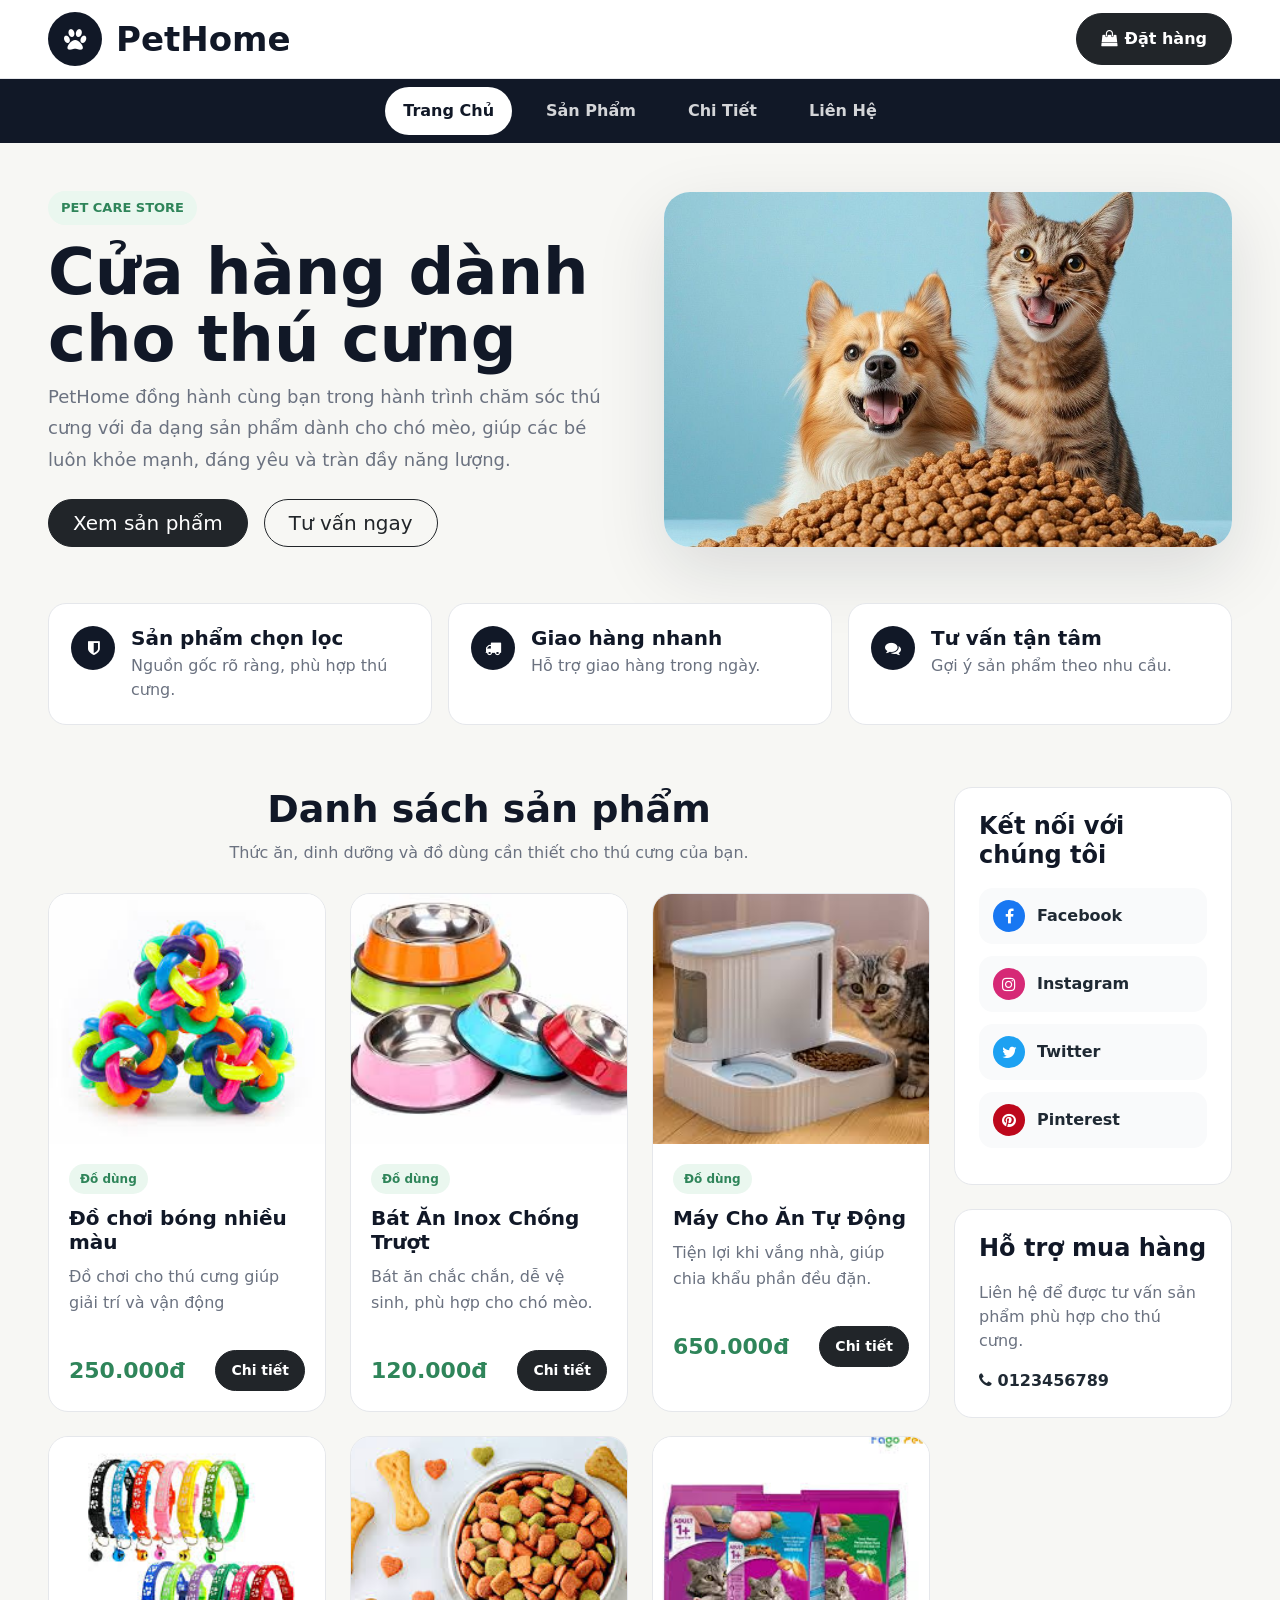
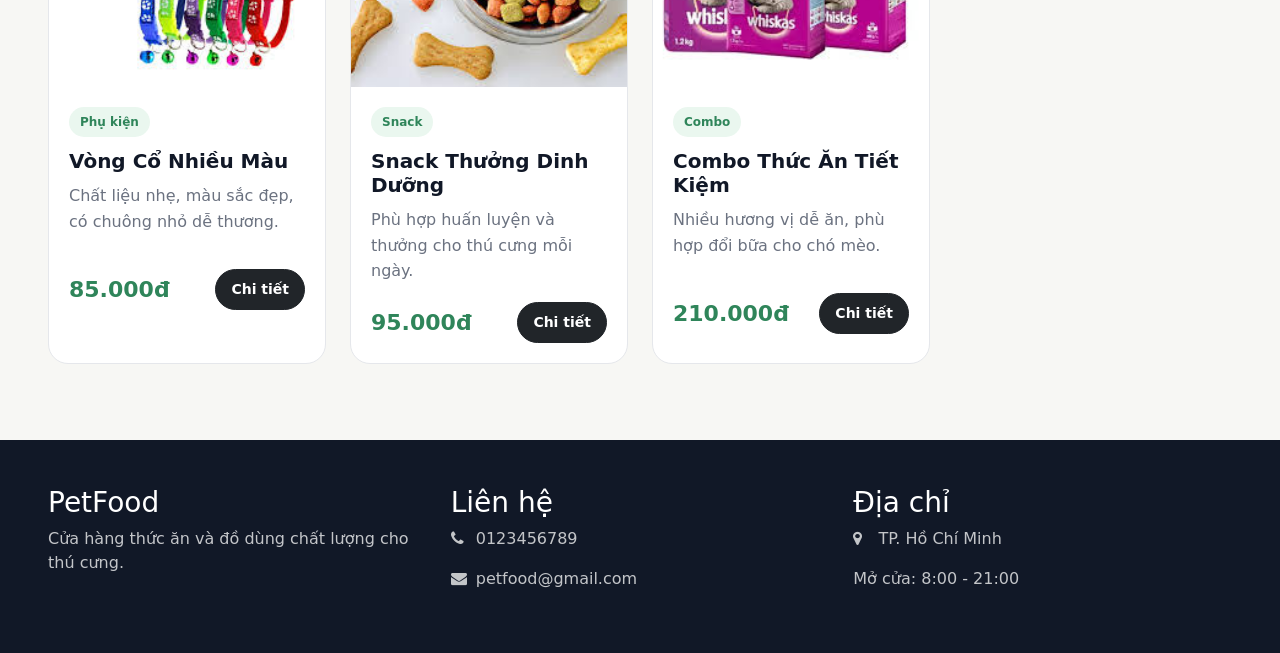
==== index.html @ cce41ac0 "update" ====
<!DOCTYPE html>
<html lang="vi">
<head>
    <meta charset="UTF-8">
    <meta name="viewport" content="width=device-width, initial-scale=1.0">
    <title>PetFood</title>
    <link href="https://cdn.jsdelivr.net/npm/bootstrap@5.3.3/dist/css/bootstrap.min.css" rel="stylesheet">
    <link rel="stylesheet" href="https://cdnjs.cloudflare.com/ajax/libs/font-awesome/4.7.0/css/font-awesome.min.css">
    <link rel="stylesheet" href="css/style.css">
</head>
<body>
    <header class="site-header">
        <div class="container-fluid px-4 px-lg-5">
            <div class="header-row">
                <a href="index.html" class="brand">
                    <span class="brand-icon"><i class="fa fa-paw"></i></span>
                    <span><strong>PetHome</strong></span>
                </a>

                

                <a href="#products" class="btn btn-dark rounded-pill px-4 fw-semibold">
                    <i class="fa fa-shopping-bag me-2"></i>Đặt hàng
                </a>
            </div>
        </div>
    </header>

    <nav class="navbar navbar-expand-lg main-navbar">
        <div class="container-fluid px-4 px-lg-5">
            <button class="navbar-toggler" type="button" data-bs-toggle="collapse" data-bs-target="#mainMenu" aria-controls="mainMenu" aria-expanded="false" aria-label="Mở menu">
                <span class="navbar-toggler-icon"></span>
            </button>

            <div class="collapse navbar-collapse justify-content-center" id="mainMenu">
                <ul class="navbar-nav gap-lg-3">
                    <li class="nav-item"><a class="nav-link active" href="index.html">Trang Chủ</a></li>
                    <li class="nav-item"><a class="nav-link" href="#products">Sản Phẩm</a></li>
                    <li class="nav-item"><a class="nav-link" href="product-detail.html?id=1">Chi Tiết</a></li>
                    <li class="nav-item"><a class="nav-link" href="#contact">Liên Hệ</a></li>
                </ul>
            </div>
        </div>
    </nav>

    <main>
        <section class="hero-banner">
            <div class="container-fluid px-4 px-lg-5">
                <div class="row align-items-center g-5">
                    <div class="col-lg-6">
                        <span class="section-label">Pet care store</span>
                        <h1>Cửa hàng dành cho thú cưng</h1>
                        <p>PetHome đồng hành cùng bạn trong hành trình chăm sóc thú cưng với đa dạng sản phẩm dành cho chó mèo, giúp các bé luôn khỏe mạnh, đáng yêu và tràn đầy năng lượng.</p>
                        <div class="d-flex flex-wrap gap-3 mt-4">
                            <a href="#products" class="btn btn-dark btn-lg rounded-pill px-4">Xem sản phẩm</a>
                            <a href="#contact" class="btn btn-outline-dark btn-lg rounded-pill px-4">Tư vấn ngay</a>
                        </div>
                    </div>

                    <div class="col-lg-6">
                        <div class="hero-image">
                            <img src="images/8.jpg" alt="Thức ăn và đồ dùng thú cưng">
                        </div>
                    </div>
                </div>
            </div>
        </section>

        <section class="service-section">
            <div class="container-fluid px-4 px-lg-5">
                <div class="row g-3">
                    <div class="col-md-4">
                        <div class="service-item">
                            <i class="fa fa-shield"></i>
                            <div>
                                <h5>Sản phẩm chọn lọc</h5>
                                <p>Nguồn gốc rõ ràng, phù hợp thú cưng.</p>
                            </div>
                        </div>
                    </div>
                    <div class="col-md-4">
                        <div class="service-item">
                            <i class="fa fa-truck"></i>
                            <div>
                                <h5>Giao hàng nhanh</h5>
                                <p>Hỗ trợ giao hàng trong ngày.</p>
                            </div>
                        </div>
                    </div>
                    <div class="col-md-4">
                        <div class="service-item">
                            <i class="fa fa-comments"></i>
                            <div>
                                <h5>Tư vấn tận tâm</h5>
                                <p>Gợi ý sản phẩm theo nhu cầu.</p>
                            </div>
                        </div>
                    </div>
                </div>
            </div>
        </section>

        <section class="product-section" id="products">
            <div class="container-fluid px-4 px-lg-5">
                <div class="row g-4 align-items-start">
                    <div class="col-xl-9">
                        <div class="section-heading">
                            
                            <h2>Danh sách sản phẩm</h2>
                            <p>Thức ăn, dinh dưỡng và đồ dùng cần thiết cho thú cưng của bạn.</p>
                        </div>

                        <div class="row g-4">
                            <div class="col-md-6 col-lg-4">
                                <article class="product-card">
                                    <a href="product-detail.html?id=1"><img src="images/1.JPG" alt="Hạt dinh dưỡng vị gà"></a>
                                    <div class="product-body">
                                        <span>Đồ dùng</span>
                                        <h5><a href="product-detail.html?id=1">Đồ chơi bóng nhiều màu</a></h5>
                                        <p>Đồ chơi cho thú cưng giúp giải trí và vận động</p>
                                        <div class="product-bottom">
                                            <strong>250.000đ</strong>
                                            <div class="product-actions">
                                                <a href="product-detail.html?id=1" class="btn btn-dark btn-sm rounded-pill">Chi tiết</a>
                                                    
                                            </div>
                                        </div>
                                    </div>
                                </article>
                            </div>

                            <div class="col-md-6 col-lg-4">
                                <article class="product-card">
                                    <a href="product-detail.html?id=2"><img src="images/2.JPG" alt="Bát ăn thú cưng"></a>
                                    <div class="product-body">
                                        <span>Đồ dùng</span>
                                        <h5><a href="product-detail.html?id=2">Bát Ăn Inox Chống Trượt</a></h5>
                                        <p>Bát ăn chắc chắn, dễ vệ sinh, phù hợp cho chó mèo.</p>
                                        <div class="product-bottom">
                                            <strong>120.000đ</strong>
                                            <div class="product-actions">
                                                <a href="product-detail.html?id=1" class="btn btn-dark btn-sm rounded-pill">Chi tiết</a>
                                            </div>
                                        </div>
                                    </div>
                                </article>
                            </div>

                            <div class="col-md-6 col-lg-4">
                                <article class="product-card">
                                    <a href="product-detail.html?id=3"><img src="images/3.JPG" alt="Máy cho ăn tự động"></a>
                                    <div class="product-body">
                                        <span>Đồ dùng</span>
                                        <h5><a href="product-detail.html?id=3">Máy Cho Ăn Tự Động</a></h5>
                                        <p>Tiện lợi khi vắng nhà, giúp chia khẩu phần đều đặn.</p>
                                        <div class="product-bottom">
                                            <strong>650.000đ</strong>
                                            <div class="product-actions">
                                                <a href="product-detail.html?id=1" class="btn btn-dark btn-sm rounded-pill">Chi tiết</a>
                                            </div>
                                        </div>
                                    </div>
                                </article>
                            </div>

                            <div class="col-md-6 col-lg-4">
                                <article class="product-card">
                                    <a href="product-detail.html?id=4"><img src="images/4.JPG" alt="Vòng cổ thú cưng"></a>
                                    <div class="product-body">
                                        <span>Phụ kiện</span>
                                        <h5><a href="product-detail.html?id=4">Vòng Cổ Nhiều Màu</a></h5>
                                        <p>Chất liệu nhẹ, màu sắc đẹp, có chuông nhỏ dễ thương.</p>
                                        <div class="product-bottom">
                                            <strong>85.000đ</strong>
                                            <div class="product-actions">
                                                <a href="product-detail.html?id=1" class="btn btn-dark btn-sm rounded-pill">Chi tiết</a>
                                            </div>
                                        </div>
                                    </div>
                                </article>
                            </div>

                            <div class="col-md-6 col-lg-4">
                                <article class="product-card">
                                    <a href="product-detail.html?id=5"><img src="images/5.jpg" alt="Snack thưởng"></a>
                                    <div class="product-body">
                                        <span>Snack</span>
                                        <h5><a href="product-detail.html?id=5">Snack Thưởng Dinh Dưỡng</a></h5>
                                        <p>Phù hợp huấn luyện và thưởng cho thú cưng mỗi ngày.</p>
                                        <div class="product-bottom">
                                            <strong>95.000đ</strong>
                                            <div class="product-actions">
                                                <a href="product-detail.html?id=1" class="btn btn-dark btn-sm rounded-pill">Chi tiết</a>
                                            </div>
                                        </div>
                                    </div>
                                </article>
                            </div>

                            <div class="col-md-6 col-lg-4">
                                <article class="product-card">
                                    <a href="product-detail.html?id=6"><img src="images/6.jpg" alt="Combo thức ăn"></a>
                                    <div class="product-body">
                                        <span>Combo</span>
                                        <h5><a href="product-detail.html?id=6">Combo Thức Ăn Tiết Kiệm</a></h5>
                                        <p>Nhiều hương vị dễ ăn, phù hợp đổi bữa cho chó mèo.</p>
                                        <div class="product-bottom">
                                            <strong>210.000đ</strong>
                                            <div class="product-actions">
                                                <a href="product-detail.html?id=1" class="btn btn-dark btn-sm rounded-pill">Chi tiết</a>
                                            </div>
                                        </div>
                                    </div>
                                </article>
                            </div>
                        </div>
                    </div>

                    <aside class="col-xl-3">
                        <div class="right-sidebar">
                            <h3>Kết nối với chúng tôi</h3>
                            <a href="#"><i class="fa fa-facebook"></i> Facebook</a>
                            <a href="#"><i class="fa fa-instagram"></i> Instagram</a>
                            <a href="#"><i class="fa fa-twitter"></i> Twitter</a>
                            <a href="#"><i class="fa fa-pinterest"></i> Pinterest</a>
                        </div>

                        <div class="support-box mt-4">
                            <h4>Hỗ trợ mua hàng</h4>
                            <p>Liên hệ để được tư vấn sản phẩm phù hợp cho thú cưng.</p>
                            <strong><i class="fa fa-phone"></i> 0123456789</strong>
                        </div>
                    </aside>
                </div>
            </div>
        </section>
    </main>

    <footer class="site-footer" id="contact">
        <div class="container-fluid px-4 px-lg-5">
            <div class="row g-4">
                <div class="col-md-4">
                    <h3>PetFood</h3>
                    <p>Cửa hàng thức ăn và đồ dùng chất lượng cho thú cưng.</p>
                </div>
                <div class="col-md-4">
                    <h3>Liên hệ</h3>
                    <p><i class="fa fa-phone"></i> 0123456789</p>
                    <p><i class="fa fa-envelope"></i> petfood@gmail.com</p>
                </div>
                <div class="col-md-4">
                    <h3>Địa chỉ</h3>
                    <p><i class="fa fa-map-marker"></i> TP. Hồ Chí Minh</p>
                    <p>Mở cửa: 8:00 - 21:00</p>
                </div>
            </div>
        </div>
    </footer>

    <script src="https://cdn.jsdelivr.net/npm/bootstrap@5.3.3/dist/js/bootstrap.bundle.min.js"></script>
</body>
</html>
---- css/style.css ----
:root {
    --bg: #f7f7f4;
    --surface: #ffffff;
    --text: #1f2933;
    --muted: #6b7280;
    --dark: #111827;
    --line: #e5e7eb;
    --accent: #2f855a;
}

html {
    scroll-behavior: smooth;
}

body {
    color: var(--text);
    background: var(--bg);
}

a {
    color: inherit;
    text-decoration: none;
}

.site-header {
    background: var(--surface);
    border-bottom: 1px solid var(--line);
}

.site-header .container-fluid {
    min-height: 78px;
}

.header-row {
    display: grid;
    grid-template-columns: auto 1fr auto;
    align-items: center;
    gap: 24px;
    width: 100%;
    min-height: 78px;
}

.brand {
    justify-self: start;
    display: inline-flex;
    align-items: center;
    gap: 14px;
    color: var(--dark);
    font-size: 34px;
    font-weight: 700;
}

.brand:hover {
    color: var(--dark);
}

.brand-icon {
    display: grid;
    width: 54px;
    height: 54px;
    place-items: center;
    border-radius: 50%;
    color: #fff;
    background: var(--dark);
    font-size: 24px;
}

.header-contact {
    justify-self: center;
    color: var(--muted);
    font-size: 16px;
}

.header-contact i {
    color: var(--accent);
    margin-right: 6px;
}

.site-header .btn {
    grid-column: 3;
    justify-self: end;
    padding: 13px 26px;
    font-size: 16px;
}

.main-navbar {
    background: var(--dark);
}

.main-navbar .navbar-toggler {
    border-color: rgba(255, 255, 255, 0.25);
}

.main-navbar .navbar-toggler-icon {
    filter: invert(1);
}

.main-navbar .nav-link {
    padding: 12px 18px !important;
    border-radius: 999px;
    color: rgba(255, 255, 255, 0.82);
    font-weight: 600;
}

.main-navbar .nav-link:hover,
.main-navbar .nav-link.active {
    color: var(--dark);
    background: #fff;
}

.hero-banner {
    padding: 48px 0 34px;
}

.hero-banner h1 {
    max-width: 740px;
    color: var(--dark);
    font-size: clamp(42px, 5vw, 68px);
    font-weight: 800;
    line-height: 1.05;
}

.hero-banner p {
    max-width: 660px;
    color: var(--muted);
    font-size: 18px;
    line-height: 1.75;
}

.section-label,
.product-tag {
    display: inline-block;
    margin-bottom: 14px;
    padding: 7px 13px;
    border-radius: 999px;
    color: var(--accent);
    background: #eaf7ef;
    font-size: 13px;
    font-weight: 700;
    text-transform: uppercase;
}

.hero-image {
    overflow: hidden;
    border-radius: 26px;
    background: var(--surface);
    box-shadow: 0 24px 70px rgba(17, 24, 39, 0.12);
    max-width: 820px;
    margin-left: auto;
    aspect-ratio: 16 / 10;
}

.hero-image img {
    width: 100%;
    height: 100%;
    object-fit: cover;
    object-position: center;
    transform: none;
}

.service-section {
    padding: 22px 0 52px;
}

.service-item {
    display: flex;
    gap: 16px;
    height: 100%;
    padding: 22px;
    border: 1px solid var(--line);
    border-radius: 18px;
    background: var(--surface);
}

.service-item i {
    display: grid;
    flex: 0 0 44px;
    width: 44px;
    height: 44px;
    place-items: center;
    border-radius: 50%;
    color: #fff;
    background: var(--dark);
}

.service-item h5 {
    margin-bottom: 4px;
    color: var(--dark);
    font-weight: 700;
}

.service-item p {
    margin: 0;
    color: var(--muted);
}

.product-section {
    padding: 10px 0 76px;
}

.section-heading {
    margin-bottom: 28px;
    text-align: center;
}

.section-heading h2 {
    color: var(--dark);
    font-size: 38px;
    font-weight: 800;
}

.section-heading p {
    color: var(--muted);
}

.product-card {
    overflow: hidden;
    height: 100%;
    border: 1px solid var(--line);
    border-radius: 20px;
    background: var(--surface);
    transition: 0.22s;
}

.product-card:hover {
    transform: translateY(-6px);
    box-shadow: 0 18px 45px rgba(17, 24, 39, 0.1);
}

.product-card img {
    width: 100%;
    height: 250px;
    object-fit: cover;
}

.product-body {
    padding: 20px;
}

.product-body span {
    display: inline-block;
    margin-bottom: 12px;
    padding: 6px 11px;
    border-radius: 999px;
    color: var(--accent);
    background: #eaf7ef;
    font-size: 12px;
    font-weight: 700;
}

.product-body h5 {
    margin-bottom: 10px;
    color: var(--dark);
    font-weight: 800;
}

.product-body h5 a:hover {
    color: var(--accent);
}

.product-body p {
    min-height: 68px;
    color: var(--muted);
    line-height: 1.6;
}

.product-bottom {
    display: flex;
    align-items: center;
    justify-content: space-between;
    gap: 14px;
    margin-top: 18px;
}

.product-actions {
    display: flex;
    flex-wrap: wrap;
    justify-content: flex-end;
    gap: 8px;
}

.product-actions .btn {
    padding: 9px 15px;
    font-size: 14px;
    font-weight: 700;
}

.product-bottom strong,
.detail-price {
    color: var(--accent);
    font-size: 22px;
}

.right-sidebar,
.support-box {
    padding: 24px;
    border: 1px solid var(--line);
    border-radius: 18px;
    background: var(--surface);
}

.right-sidebar h3,
.support-box h4 {
    margin-bottom: 18px;
    color: var(--dark);
    font-size: 24px;
    font-weight: 800;
}

.right-sidebar a {
    display: flex;
    align-items: center;
    gap: 12px;
    margin-bottom: 12px;
    padding: 12px 14px;
    border-radius: 14px;
    color: var(--text);
    background: #f9fafb;
    font-weight: 700;
    transition: 0.2s;
}

.right-sidebar a:hover {
    color: var(--accent);
    background: #eef7f1;
}

.right-sidebar i {
    display: grid;
    width: 32px;
    height: 32px;
    place-items: center;
    border-radius: 50%;
    color: #fff;
}

.right-sidebar .fa-facebook {
    background: #1877f2;
}

.right-sidebar .fa-instagram {
    background: #d62976;
}

.right-sidebar .fa-twitter {
    background: #1da1f2;
}

.right-sidebar .fa-pinterest {
    background: #bd081c;
}

.support-box p {
    color: var(--muted);
}

.site-footer {
    padding: 46px 0;
    color: #fff;
    background: var(--dark);
}

.site-footer p {
    color: rgba(255, 255, 255, 0.75);
}

.site-footer i {
    width: 20px;
}

.detail-wrapper {
    padding: 56px 0 72px;
}

.back-link-wrap {
    max-width: 1280px;
    margin: 0 auto 22px;
}

.back-link {
    display: inline-flex;
    align-items: center;
    gap: 10px;
    padding: 12px 18px 12px 12px;
    border: 1px solid var(--line);
    border-radius: 999px;
    color: var(--dark);
    background: var(--surface);
    font-weight: 700;
    box-shadow: 0 10px 28px rgba(17, 24, 39, 0.08);
    transition: 0.2s;
}

.back-link span {
    display: grid;
    width: 32px;
    height: 32px;
    place-items: center;
    border-radius: 50%;
    color: #fff;
    background: var(--dark);
    transition: 0.2s;
}

.back-link:hover {
    color: #fff;
    background: var(--dark);
    transform: translateX(-3px);
    box-shadow: 0 14px 34px rgba(17, 24, 39, 0.14);
}

.back-link:hover span {
    color: var(--dark);
    background: #fff;
}

.product-detail-card {
    max-width: 1280px;
    margin: 0 auto;
    padding: 42px;
    border: 1px solid var(--line);
    border-radius: 24px;
    background: var(--surface);
}

.detail-main-img {
    width: 100%;
    height: 470px;
    object-fit: cover;
    border-radius: 18px;
    background: #f4f4f4;
}

.product-detail-card h1 {
    margin: 12px 0;
    color: var(--dark);
    font-size: clamp(34px, 4vw, 54px);
    font-weight: 800;
}

.rating {
    margin-bottom: 18px;
    color: #f5a623;
}

.rating span {
    margin-left: 8px;
    color: var(--muted);
    font-weight: 700;
}

.detail-desc {
    color: var(--muted);
    font-size: 17px;
    line-height: 1.75;
}

.quantity-row {
    display: flex;
    align-items: center;
    gap: 14px;
    margin: 22px 0;
}

.quantity-row label {
    font-weight: 700;
}

.quantity-row input {
    width: 90px;
}

.detail-benefits {
    display: grid;
    gap: 10px;
    padding: 0;
    margin: 0;
    color: var(--muted);
    list-style: none;
}

.detail-benefits i {
    margin-right: 8px;
    color: var(--accent);
}

.detail-description {
    max-width: 1280px;
    margin: 24px auto 0;
    padding: 28px;
    border-radius: 18px;
    background: #eef7f1;
}

.detail-description h2 {
    color: var(--dark);
    font-weight: 800;
}

.detail-description p {
    color: var(--muted);
    line-height: 1.7;
}

@media (max-width: 992px) {
    .hero-banner {
        padding-top: 42px;
    }

    .detail-main-img {
        height: 320px;
    }

    .product-detail-card {
        padding: 24px;
    }
}

@media (max-width: 576px) {
    .site-header .container-fluid,
    .header-row {
        min-height: 68px;
    }

    .header-row {
        grid-template-columns: 1fr auto;
    }

    .site-header .btn {
        grid-column: auto;
    }

    .brand {
        font-size: 23px;
    }

    .brand-icon {
        width: 36px;
        height: 36px;
    }

    .hero-image {
        aspect-ratio: 1 / 1;
    }
}
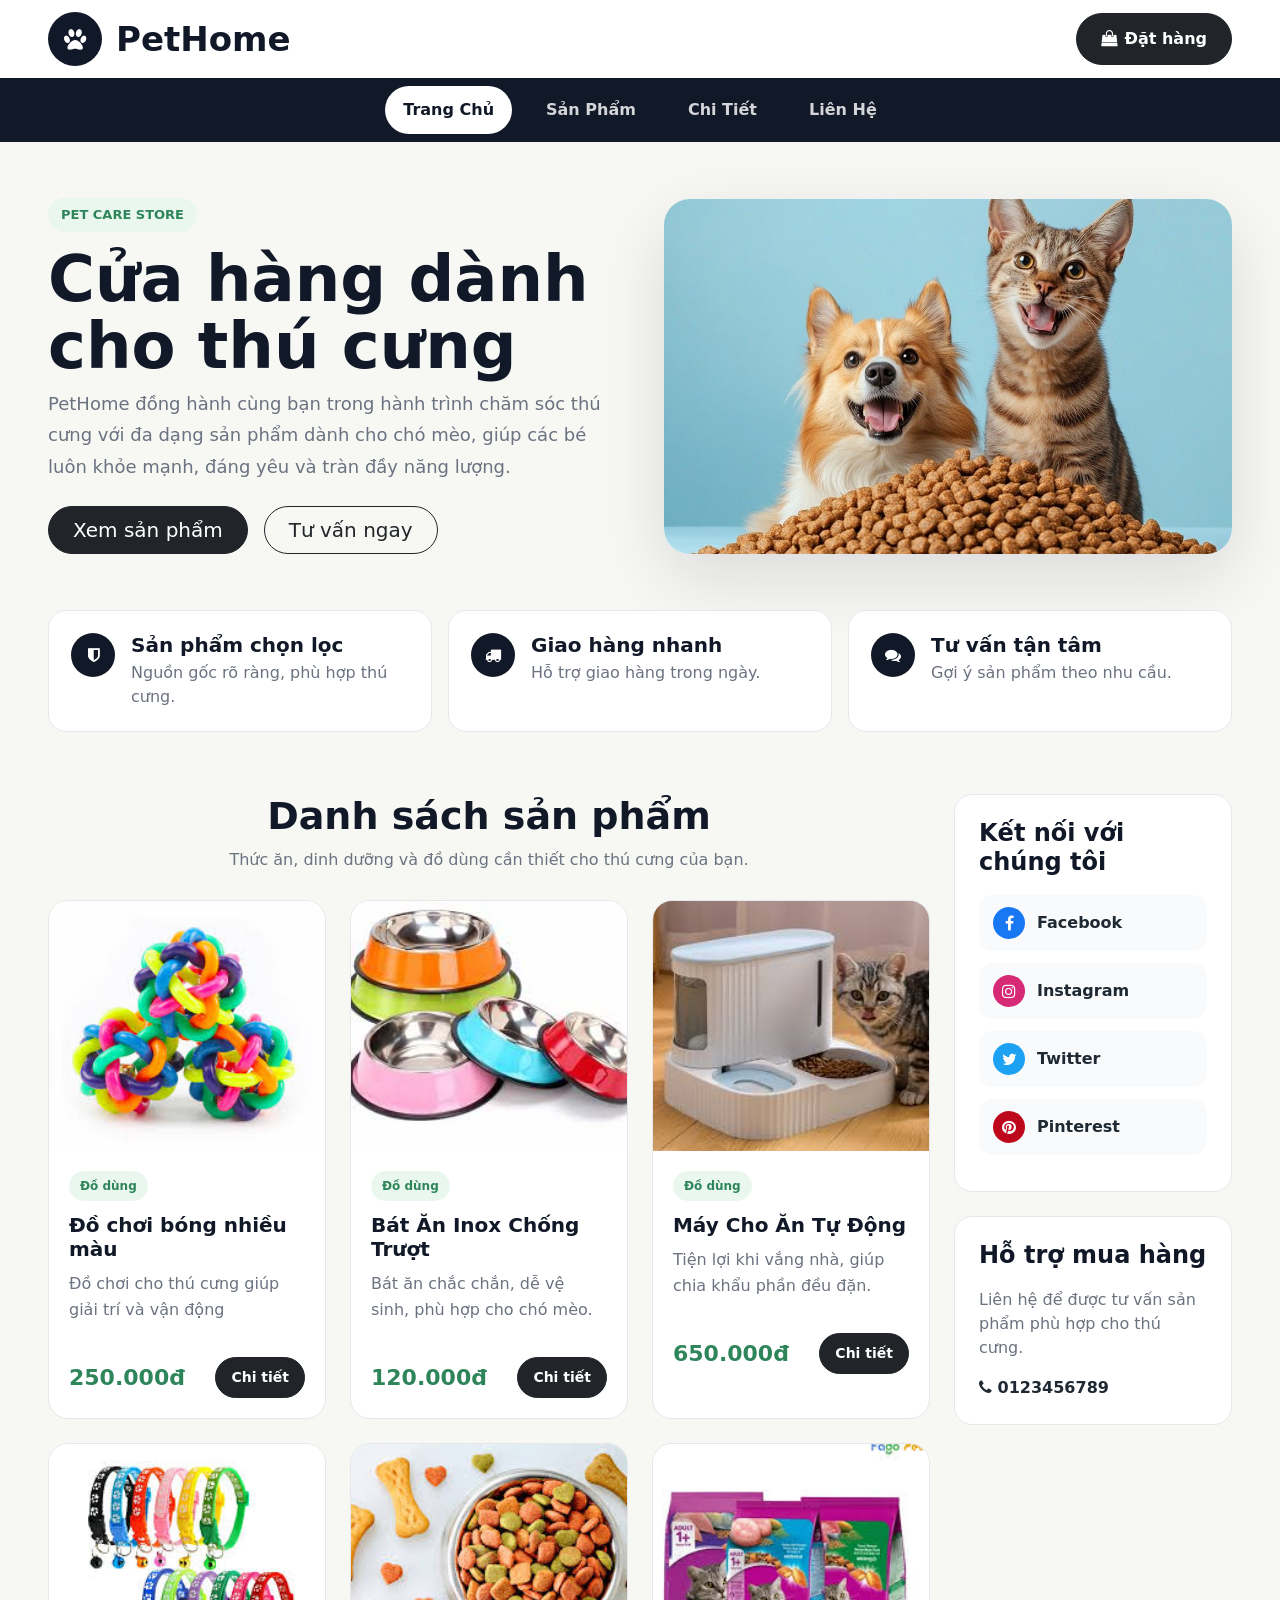
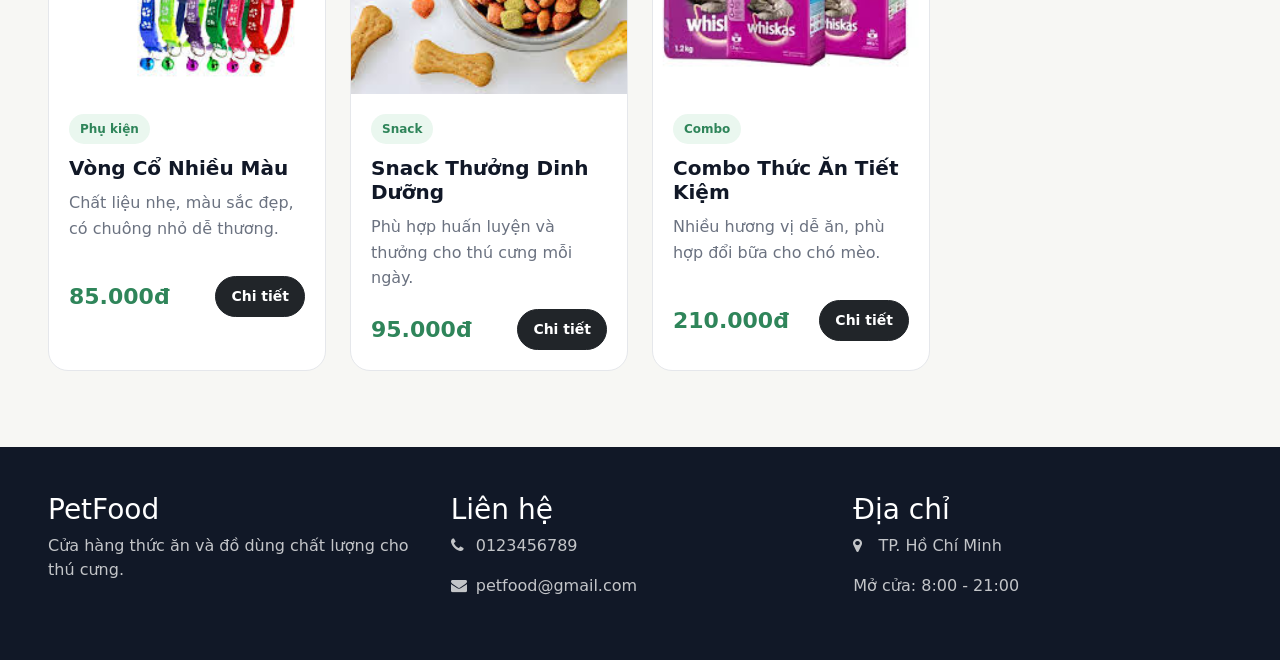
==== commit 55f1c754: "update detail" ====
--- a/index.html
+++ b/index.html
@@ -10,6 +10,7 @@
 </head>
 <body>
     <header class="site-header">
+        <div class="header-top">
         <div class="container-fluid px-4 px-lg-5">
             <div class="header-row">
                 <a href="index.html" class="brand">
@@ -24,7 +25,7 @@
                 </a>
             </div>
         </div>
-    </header>
+        </div>
 
     <nav class="navbar navbar-expand-lg main-navbar">
         <div class="container-fluid px-4 px-lg-5">
@@ -42,6 +43,7 @@
             </div>
         </div>
     </nav>
+    </header>
 
     <main>
         <section class="hero-banner">
--- a/css/style.css
+++ b/css/style.css
@@ -23,25 +23,24 @@
 }
 
 .site-header {
-    background: var(--surface);
-    border-bottom: 1px solid var(--line);
-}
-
-.site-header .container-fluid {
+    overflow: hidden;
+    background: var(--surface);
+    border-bottom: 8px solid var(--bg);
+}
+
+.header-top .container-fluid {
     min-height: 78px;
 }
 
 .header-row {
-    display: grid;
-    grid-template-columns: auto 1fr auto;
+    display: flex;
     align-items: center;
+    justify-content: space-between;
     gap: 24px;
-    width: 100%;
     min-height: 78px;
 }
 
 .brand {
-    justify-self: start;
     display: inline-flex;
     align-items: center;
     gap: 14px;
@@ -65,26 +64,19 @@
     font-size: 24px;
 }
 
-.header-contact {
-    justify-self: center;
-    color: var(--muted);
-    font-size: 16px;
-}
-
-.header-contact i {
-    color: var(--accent);
-    margin-right: 6px;
-}
-
 .site-header .btn {
-    grid-column: 3;
-    justify-self: end;
     padding: 13px 26px;
     font-size: 16px;
 }
 
 .main-navbar {
     background: var(--dark);
+    min-height: 64px;
+    padding: 0;
+}
+
+.main-navbar .container-fluid {
+    justify-content: center;
 }
 
 .main-navbar .navbar-toggler {
@@ -155,7 +147,6 @@
     height: 100%;
     object-fit: cover;
     object-position: center;
-    transform: none;
 }
 
 .service-section {
@@ -517,17 +508,18 @@
 }
 
 @media (max-width: 576px) {
-    .site-header .container-fluid,
+    .header-top .container-fluid,
     .header-row {
         min-height: 68px;
     }
 
     .header-row {
-        grid-template-columns: 1fr auto;
+        gap: 14px;
     }
 
     .site-header .btn {
-        grid-column: auto;
+        padding: 10px 15px;
+        font-size: 13px;
     }
 
     .brand {
